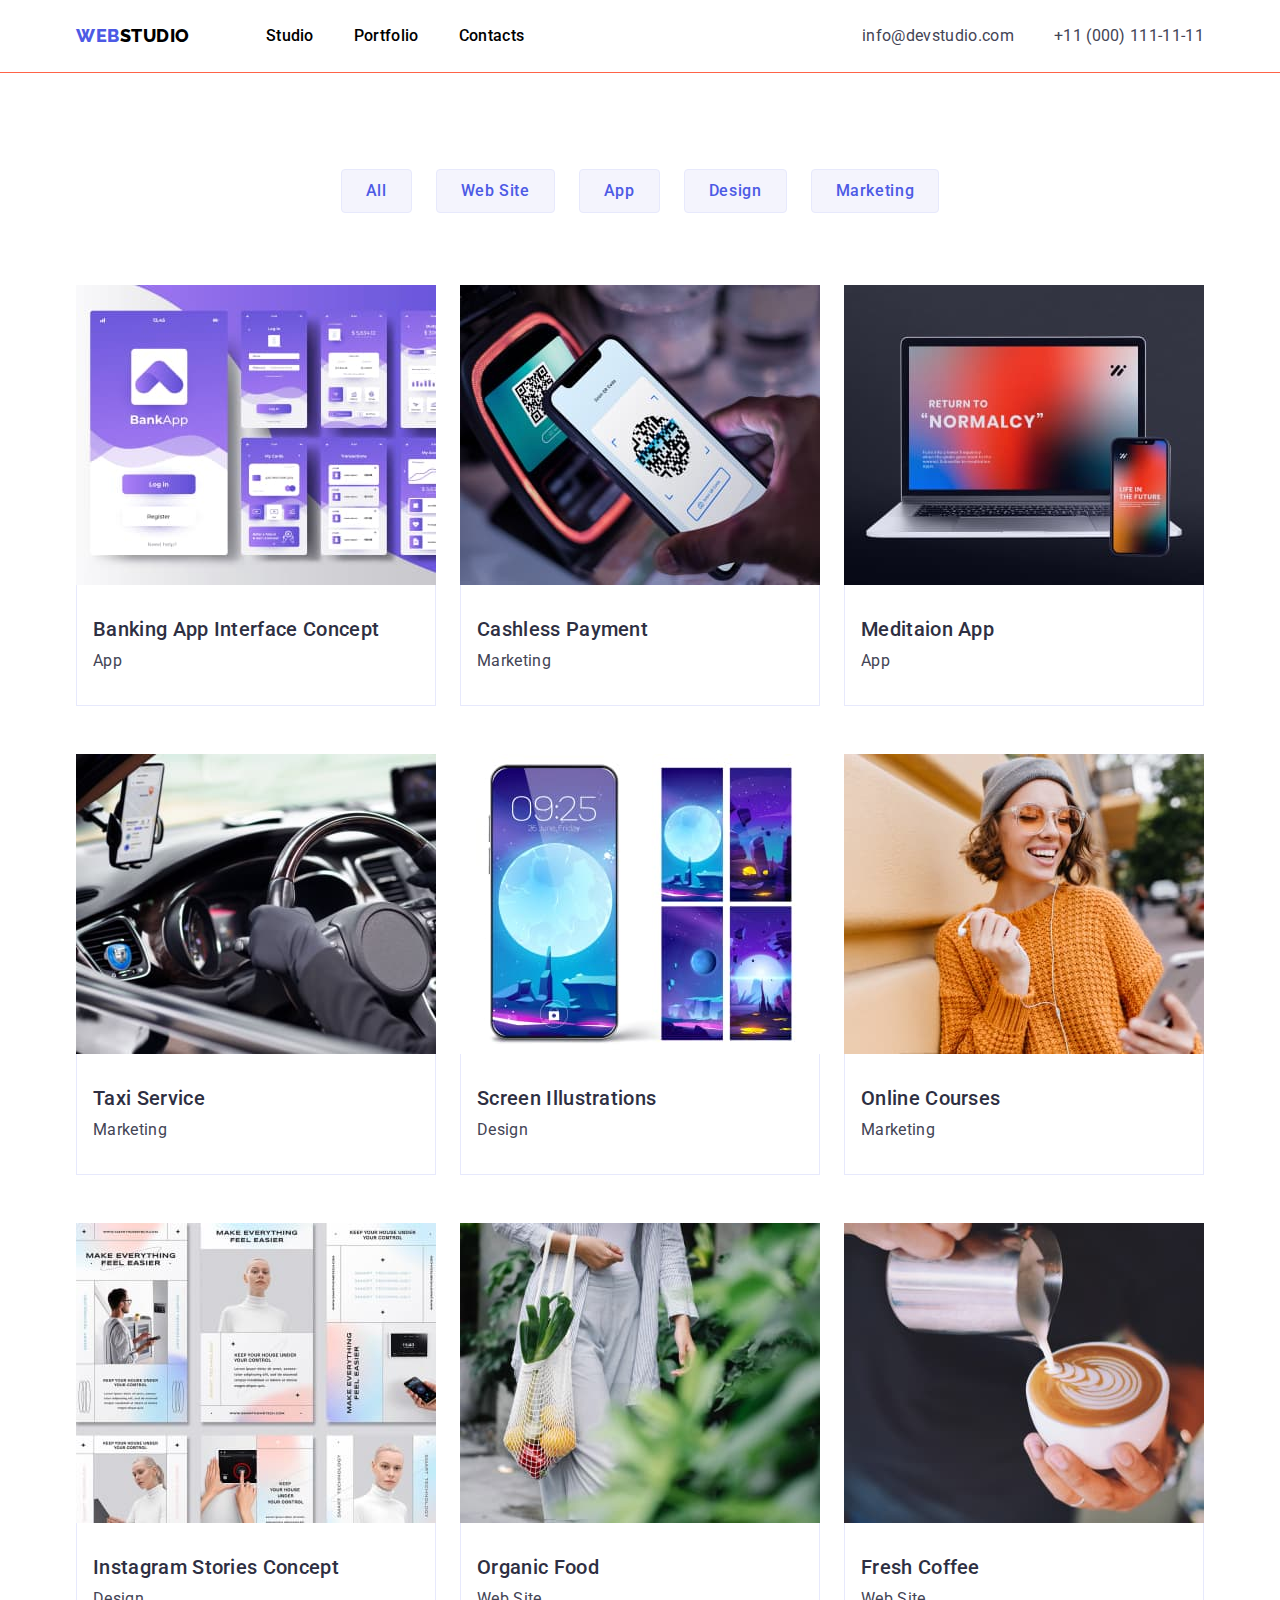
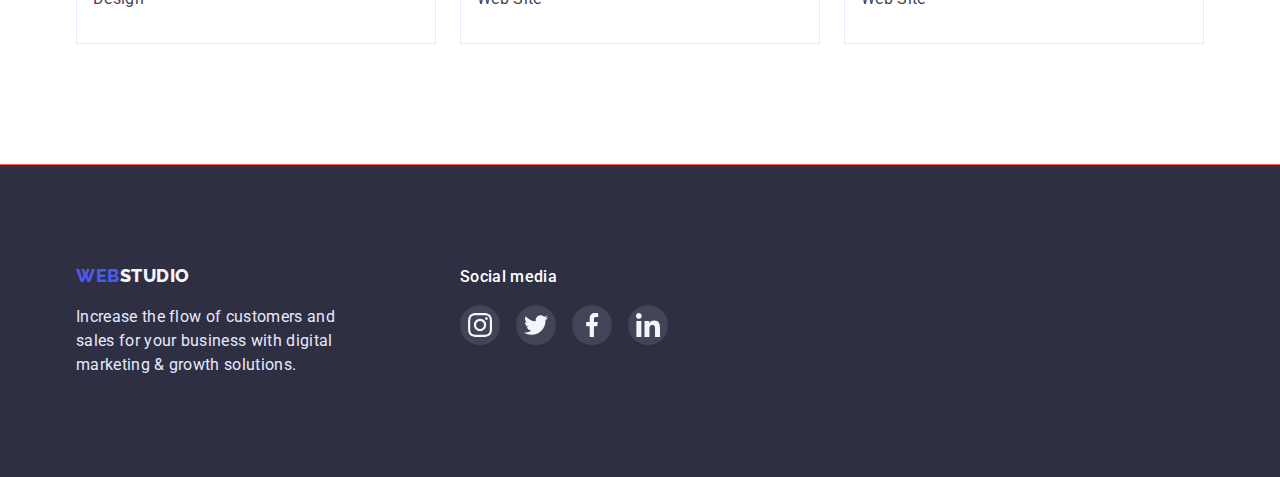
==== portfolio.html @ 32595fba "Создание репозитория для дз №5" ====
<!DOCTYPE html>
<html lang="en">
  <head>
    <meta charset="UTF-8" />
    <meta http-equiv="X-UA-Compatible" content="IE=edge" />
    <meta name="viewport" content="width=device-width, initial-scale=1.0" />
    <title>Document</title>
    <link rel="preconnect" href="https://fonts.googleapis.com" />
    <link rel="preconnect" href="https://fonts.gstatic.com" crossorigin />
    <link
      href="https://fonts.googleapis.com/css2?family=Raleway:wght@800&family=Roboto:wght@400;500;700;900&display=swap"
      rel="stylesheet"
    />
    <link
      rel="stylesheet"
      href="https://cdnjs.cloudflare.com/ajax/libs/modern-normalize/1.0.0/modern-normalize.min.css"
    />
    <link rel="stylesheet" href="./css/styles.css" />
  </head>
  <body>
    <!--Шапка профиля-->
    <header class="page-header">
      <div class="container navigation">
        <nav class="main-navigation">
          <a href="./index.html" class="logo link"
            ><span class="logo-web">Web</span>Studio
          </a>
          <ul class="navigation-list list">
            <li class="navigation-item">
              <a href="./index.html" class="navigation-item-link link"
                >Studio</a
              >
            </li>
            <li class="navigation-item">
              <a href="./portfolio.html" class="navigation-item-link link"
                >Portfolio</a
              >
            </li>
            <li class="navigation-item">
              <a href="#" class="navigation-item-link link">Contacts</a>
            </li>
          </ul>
        </nav>

        <address class="address">
          <ul class="address-list list">
            <li class="address-item">
              <a href="mailto:info@devstudio.com" class="address-item-link link"
                >info@devstudio.com</a
              >
            </li>
            <li class="address-item">
              <a href="tel:+110001111111" class="address-item-link link"
                >+11 (000) 111-11-11</a
              >
            </li>
          </ul>
        </address>
      </div>
    </header>

    <!--Main-->

    <main>
      <!--Секция фильтры-->
      <section class="section filters">
        <div class="container menu">
          <h1 class="visually-hidden">Filtres</h1>

          <!--Кнопки фильтры-->
          <ul class="filters-list list">
            <li class="filters-item">
              <button class="filters-item-btn" type="button">All</button>
            </li>
            <li class="filters-item">
              <button class="filters-item-btn" type="button">Web Site</button>
            </li>
            <li class="filters-item">
              <button class="filters-item-btn" type="button">App</button>
            </li>
            <li class="filters-item">
              <button class="filters-item-btn" type="button">Design</button>
            </li>
            <li class="filters-item">
              <button class="filters-item-btn" type="button">Marketing</button>
            </li>
          </ul>

          <!--Карточки Портфолио-->
          <ul class="card-list list">
            <li class="card-item">
              <a href="" class="card-link link">
                <img
                  class="card-item-image"
                  src="./images/image1.jpg"
                  alt="Banking App Interface Concept"
                  width="360"
                />
                <div class="card-item-block">
                  <h2 class="card-item-title">Banking App Interface Concept</h2>
                  <p class="card-item-text">App</p>
                </div>
              </a>
            </li>
            <li class="card-item">
              <a href="" class="card-link link">
                <img
                  class="card-item-image"
                  src="./images/image2.jpg"
                  alt="Cashless Payment"
                  width="360"
                />
                <div class="card-item-block">
                  <h2 class="card-item-title">Cashless Payment</h2>
                  <p class="card-item-text">Marketing</p>
                </div>
              </a>
            </li>
            <li class="card-item">
              <a href="" class="card-link link">
                <img
                  class="card-item-image"
                  src="./images/image3.jpg"
                  alt="Meditaion App"
                  width="360"
                />
                <div class="card-item-block">
                  <h2 class="card-item-title">Meditaion App</h2>
                  <p class="card-item-text">App</p>
                </div>
              </a>
            </li>
            <li class="card-item">
              <a href="" class="card-link link">
                <img
                  class="card-item-image"
                  src="./images/image4.jpg"
                  alt="Taxi Service"
                  width="360"
                />
                <div class="card-item-block">
                  <h2 class="card-item-title">Taxi Service</h2>
                  <p class="card-item-text">Marketing</p>
                </div>
              </a>
            </li>
            <li class="card-item">
              <a href="" class="card-link link">
                <img
                  class="card-item-image"
                  src="./images/image5.jpg"
                  alt="Screen Illustrations"
                  width="360"
                />
                <div class="card-item-block">
                  <h2 class="card-item-title">Screen Illustrations</h2>
                  <p class="card-item-text">Design</p>
                </div>
              </a>
            </li>
            <li class="card-item">
              <a href="" class="card-link link">
                <img
                  class="card-item-image"
                  src="./images/image6.jpg"
                  alt="Online Courses"
                  width="360"
                />
                <div class="card-item-block">
                  <h2 class="card-item-title">Online Courses</h2>
                  <p class="card-item-text">Marketing</p>
                </div>
              </a>
            </li>
            <li class="card-item">
              <a href="" class="card-link link">
                <img
                  class="card-item-image"
                  src="images/image7.jpg"
                  alt="Instagram Stories Concept"
                  width="360"
                />
                <div class="card-item-block">
                  <h2 class="card-item-title">Instagram Stories Concept</h2>
                  <p class="card-item-text">Design</p>
                </div>
              </a>
            </li>
            <li class="card-item">
              <a href="" class="card-link link">
                <img
                  class="card-item-image"
                  src="./images/image8.jpg"
                  alt="Organic Food"
                  width="360"
                />
                <div class="card-item-block">
                  <h2 class="card-item-title">Organic Food</h2>
                  <p class="card-item-text">Web Site</p>
                </div>
              </a>
            </li>
            <li class="card-item">
              <a href="" class="card-link link">
                <img
                  class="card-item-image"
                  src="./images/image9.jpg"
                  alt="Fresh Coffee"
                  width="360"
                />
                <div class="card-item-block">
                  <h2 class="card-item-title">Fresh Coffee</h2>
                  <p class="card-item-text">Web Site</p>
                </div>
              </a>
            </li>
          </ul>
        </div>
      </section>
    </main>

    <!--Подвал-->
    <footer class="page-footer">
      <div class="container footer">
        <div class="footer-block">
          <a class="footer-logo logo link" href="./index.html"
            ><span class="logo-web">Web</span>Studio</a
          >
          <p class="footer-text">
            Increase the flow of customers and sales for your business with
            digital marketing & growth solutions.
          </p>
        </div>

        <div class="footer-block-social">
          <p class="footer-text-social">Social media</p>
          <ul class="footer-social-list list">
            <li class="footer-social-item">
              <a href="" class="footer-social-link link">
                <svg class="icon-instagram">
                  <use href="./images/icons.svg#icon-instagram"></use>
                </svg>
              </a>
            </li>
            <li class="footer-social-item">
              <a href="" class="footer-social-link link">
                <svg class="icon-twitter">
                  <use href="./images/icons.svg#icon-twitter"></use>
                </svg>
              </a>
            </li>
            <li class="footer-social-item">
              <a href="" class="footer-social-link link">
                <svg class="icon-facebook">
                  <use href="./images/icons.svg#icon-facebook"></use>
                </svg>
              </a>
            </li>
            <li class="footer-social-item">
              <a href="" class="footer-social-link link">
                <svg class="icon-linkedin">
                  <use href="./images/icons.svg#icon-linkedin"></use>
                </svg>
              </a>
            </li>
          </ul>
        </div>
      </div>
    </footer>
  </body>
</html>
---- css/styles.css ----
/*Глобальный сброс стилей*/

h1,
h2,
h3,
h4,
p {
  margin-top: 0;
  margin-bottom: 0;
}

ul,
ol {
  margin-top: 0;
  margin-bottom: 0;
  padding-left: 0;
}

img {
  display: block;
}

/*Переменные*/

:root {
  --main-text-bcg-color: #2e2f42;
  --secondary-text-color: #434455;
  --accent-color: #4d5ae5;
  --main-background-color: #2e2f42;
  --white-text-color: #ffffff;
  --white-background-color: #ffffff;
  --white-footer-logo-icons: #f4f4fd;
  --secondary-white-background-color: #f4f4fd;
  --footer-text-color: #e7e9fc;
  --portfolio-border-btn-color: #e7e9fc;
  --filters-background-btn-icons-hover: #404bbf;
}

body {
  font-family: "Roboto", sans-serif;
  font-size: 16px;
  letter-spacing: 0.02em;
  line-height: 1.5;
  color: var(--main-text-color);
}

.link {
  text-decoration: none;
}

.list {
  list-style: none;
}

.section {
  padding-bottom: 120px;
  outline: 1px solid tomato;
}
.container {
  width: 1158px;
  padding-left: 15px;
  padding-right: 15px;
  margin-left: auto;
  margin-right: auto;
}

/*Шапка*/

.page-header {
  border-bottom: 1px solid #e7e9fc;
}

.navigation {
  display: flex;
  align-items: center;
}

.main-navigation {
  display: flex;
}

.logo {
  margin-right: 76px;
  padding-top: 24px;
  padding-bottom: 24px;
  font-family: "Raleway", sans-serif;
  font-weight: 800;
  font-size: 18px;
  line-height: 1.33;
  letter-spacing: 0.03em;
  text-transform: uppercase;
  color: inherit;
}

.logo-web {
  color: var(--accent-color);
}

.navigation-list {
  display: flex;
  gap: 40px;
}

.navigation-item {
  padding-top: 24px;
  padding-bottom: 24px;
}

.navigation-item-link {
  color: var(--main-text-color);
  font-weight: 500;
}

.navigation-item-link:hover,
.navigation-item-link:focus {
  color: var(--secondary-text-color);
}

.navigation-item-link:active {
  color: var(--accent-color);
}

.address {
  margin-left: auto;
}

.address-list {
  display: flex;
  gap: 40px;
}

.address-item-link {
  font-style: normal;
  color: var(--secondary-text-color);
}

.address-item-link:hover,
.address-item-link:focus {
  color: var(--accent-color);
}

/*Страница Студия*/

/*Секция герой*/

.hero {
  margin: 0 auto;
  padding-top: 188px;
  padding-bottom: 188px;
  background-color: var(--main-text-bcg-color);
  background-image: linear-gradient(
      rgba(46, 47, 66, 0.7),
      rgba(46, 47, 66, 0.7)
    ),
    url(../images/hero-image.jpg);
  height: 100%;
  max-width: 1440px;
  text-align: center;
  color: var(--white-text-color);
}

.hero-title {
  max-width: 494px;
  margin-bottom: 48px;
  margin-right: auto;
  margin-left: auto;

  font-weight: 700;
  font-size: 56px;
  line-height: 1.07;
}

.hero-btn {
  padding: 16px 32px;

  font-family: inherit;
  font-size: 16px;
  font-weight: 500;
  letter-spacing: 0.04em;
  color: var(--white-text-color);
  background: var(--accent-color);
  box-shadow: 0px 4px 4px rgba(0, 0, 0, 0.15);
  border-radius: 4px;
  border: transparent;
  cursor: pointer;
}

.hero-btn:hover,
.hero-btn:focus {
  background: var(--filters-background-btn-icons-hover);
  box-shadow: 0px 4px 4px rgba(0, 0, 0, 0.15);
  border-radius: 4px;
}

/*Особенности*/
.section.features {
  padding-top: 120px;
}

.visually-hidden {
  position: absolute;
  white-space: nowrap;
  width: 1px;
  height: 1px;
  overflow: hidden;
  border: 0;
  padding: 0;
  clip: rect(0 0 0 0);
  clip-path: inset(50%);
  margin: -1px;
}

.features-list {
  display: flex;
}

.features-item:not(:last-child) {
  margin-right: 24px;
}

.features-item-icon {
  padding: 24px 100px;
  background: #f4f4fd;
  border-radius: 4px;
  margin-bottom: 8px;
}

.features-item-title {
  margin-bottom: 8px;

  font-weight: 500;
  font-size: 20px;
  line-height: 1.2;
}

.features-item-text {
  color: var(--secondary-text-color);
}

/*Чем мы занимаемся*/

.work-title {
  margin-bottom: 72px;

  font-weight: 700;
  font-size: 36px;
  line-height: 1.11;
  text-transform: capitalize;
  text-align: center;
}

.work-list {
  display: flex;
  gap: 24px;
  flex-basis: calcm((100% - 24px * 2) / 3);
}

.work-item-image {
  max-width: 100%;
  height: auto;
}

/*Наша команда*/

.section.team {
  padding-top: 120px;
  background: var(--secondary-white-background-color);
}

.team-title {
  margin-bottom: 72px;

  font-weight: 700;
  font-size: 36px;
  line-height: 1.11;
  text-transform: capitalize;
  text-align: center;
}

.team-list {
  display: flex;
  gap: 24px;
}

.team-item {
  max-width: 264px;
  flex-basis: calc((100% - 24px * 3) / 4);
  background: var(--white-background-color);
  box-shadow: 0px 1px 6px rgba(46, 47, 66, 0.08),
    0px 1px 1px rgba(46, 47, 66, 0.16), 0px 2px 1px rgba(46, 47, 66, 0.08);
  border-radius: 0px 0px 4px 4px;
}

.team-item-image {
  max-width: 100%;
  height: auto;
}

.team-item-block {
  padding: 32px 16px;
  text-align: center;
}

.team-item-title {
  margin-bottom: 8px;

  font-weight: 500;
  font-size: 20px;
  line-height: 1.2;
}

.team-item-text {
  margin-bottom: 8px;

  color: var(--secondary-text-color);
}

.team-social-list {
  display: flex;
  justify-content: center;
  gap: 24px;
}

.team-social-item {
  width: 40px;
  height: 40px;
  flex-basis: calc(100% - 24px * 3) / 4;
}

.team-social-link {
  padding: 12px;
  display: flex;
  justify-content: center;
  align-items: center;
  border-radius: 50%;
  width: 100%;
  height: 100%;

  color: var(--white-footer-logo-icons);
  fill: currentColor;
  background: var(--accent-color);
}

.team-social-link:hover,
.team-social-link:focus {
  background: var(--filters-background-btn-icons-hover);
}

/* Customers*/

.section.customers {
  padding-top: 130px;
}

.customers-title {
  margin-bottom: 72px;

  font-size: 36px;
  line-height: 1.11;
  text-align: center;
  text-transform: capitalize;
}

.customers-logo-list {
  display: flex;
  justify-content: center;
  gap: 24px;
}

.customers-logo-item {
  width: 168px;
  height: 88px;
  flex-basis: calc((100% - 24px * 5) / 6);
}

.customers-logo-link {
  padding: 16px 32px;
  display: flex;
  justify-content: center;
  align-items: center;
  width: 100%;
  height: 100%;

  color: #8e8f99;
  fill: currentColor;
  border: 1px solid #8e8f99;
  border-radius: 4px;
}

.customers-logo-link:hover,
.customers-logo-link:focus {
  fill: #404bbf;
  border: 1px solid #404bbf;
}

/*Страница Портфолио*/

.section.filters {
  padding-top: 96px;
  padding-bottom: 120px;
}

.filters-list {
  margin-bottom: 72px;
  display: flex;
  justify-content: center;
  gap: 24px;
}

.filters-item-btn {
  padding: 12px 24px;

  font-family: inherit;
  font-size: 16px;
  font-weight: 500;
  letter-spacing: 0.04em;
  color: var(--accent-color);
  background: var(--secondary-white-background-color);
  border: 1px solid var(--portfolio-border-btn-color);
  border-radius: 4px;
  cursor: pointer;
}

.filters-item-btn:hover,
.filters-item-btn:focus {
  color: var(--white-text-color);
  background: var(--filters-background-btn-icons-hover);
  box-shadow: 0px 3px 1px rgba(0, 0, 0, 0.1), 0px 2px 1px rgba(0, 0, 0, 0.08),
    0px 2px 2px rgba(0, 0, 0, 0.12);
  border: transparent;
}

.card-list {
  display: flex;
  flex-wrap: wrap;
  row-gap: 48px;
  column-gap: 24px;
}

.card-item {
  flex-basis: calc((100% - 24px * 2) / 3);
}

.card-link {
  display: block;
}

.card-link:hover,
.card-link:focus {
  box-shadow: 0px 1px 6px rgba(46, 47, 66, 0.08),
    0px 1px 1px rgba(46, 47, 66, 0.16), 0px 2px 1px rgba(46, 47, 66, 0.08);
}

.card-item-image {
  max-width: 100%;
  height: auto;
}

.card-item-block {
  padding: 32px 16px;

  border-bottom: 1px solid #e7e9fc;
  border-left: 1px solid #e7e9fc;
  border-right: 1px solid #e7e9fc;
  background-repeat: 1px solid #e7e9fc;
}

.card-item-title {
  padding-bottom: 8px;

  font-weight: 500;
  font-size: 20px;
  line-height: 1.2;
  color: #2e2f42;
}

.card-item-text {
  color: #434455;
}

/*Подвал*/

.page-footer {
  background: var(--main-background-color);
  padding-top: 100px;
  padding-bottom: 100px;
}

.footer {
  display: flex;
  align-items: baseline;
}

.footer-block {
  width: 264px;
  margin-right: 120px;
}

.footer-logo {
  color: var(--white-footer-logo-icons);
}

.footer-text {
  margin-top: 16px;
  color: var(--footer-text-color);
}

.footer-block-social {
  justify-content: start;
}

.footer-text-social {
  margin-bottom: 16px;

  font-weight: 500;
  font-size: 16px;
  line-height: 1.5;
  color: #ffffff;
}

.footer-social-list {
  display: flex;
  justify-content: center;
  align-items: center;
  gap: 16px;
}

.footer-social-item {
  width: 40px;
  height: 40px;
  flex-basis: calc((100% - 16px * 3) / 4);
}

.footer-social-link {
  padding: 8px;
  display: flex;
  width: 100%;
  height: 100%;

  color: #f4f4fd;
  fill: currentColor;
  background: rgba(255, 255, 255, 0.1);
  border-radius: 50%;
}

.footer-social-link:hover,
.footer-social-link:focus {
  background: #31d0aa;
}
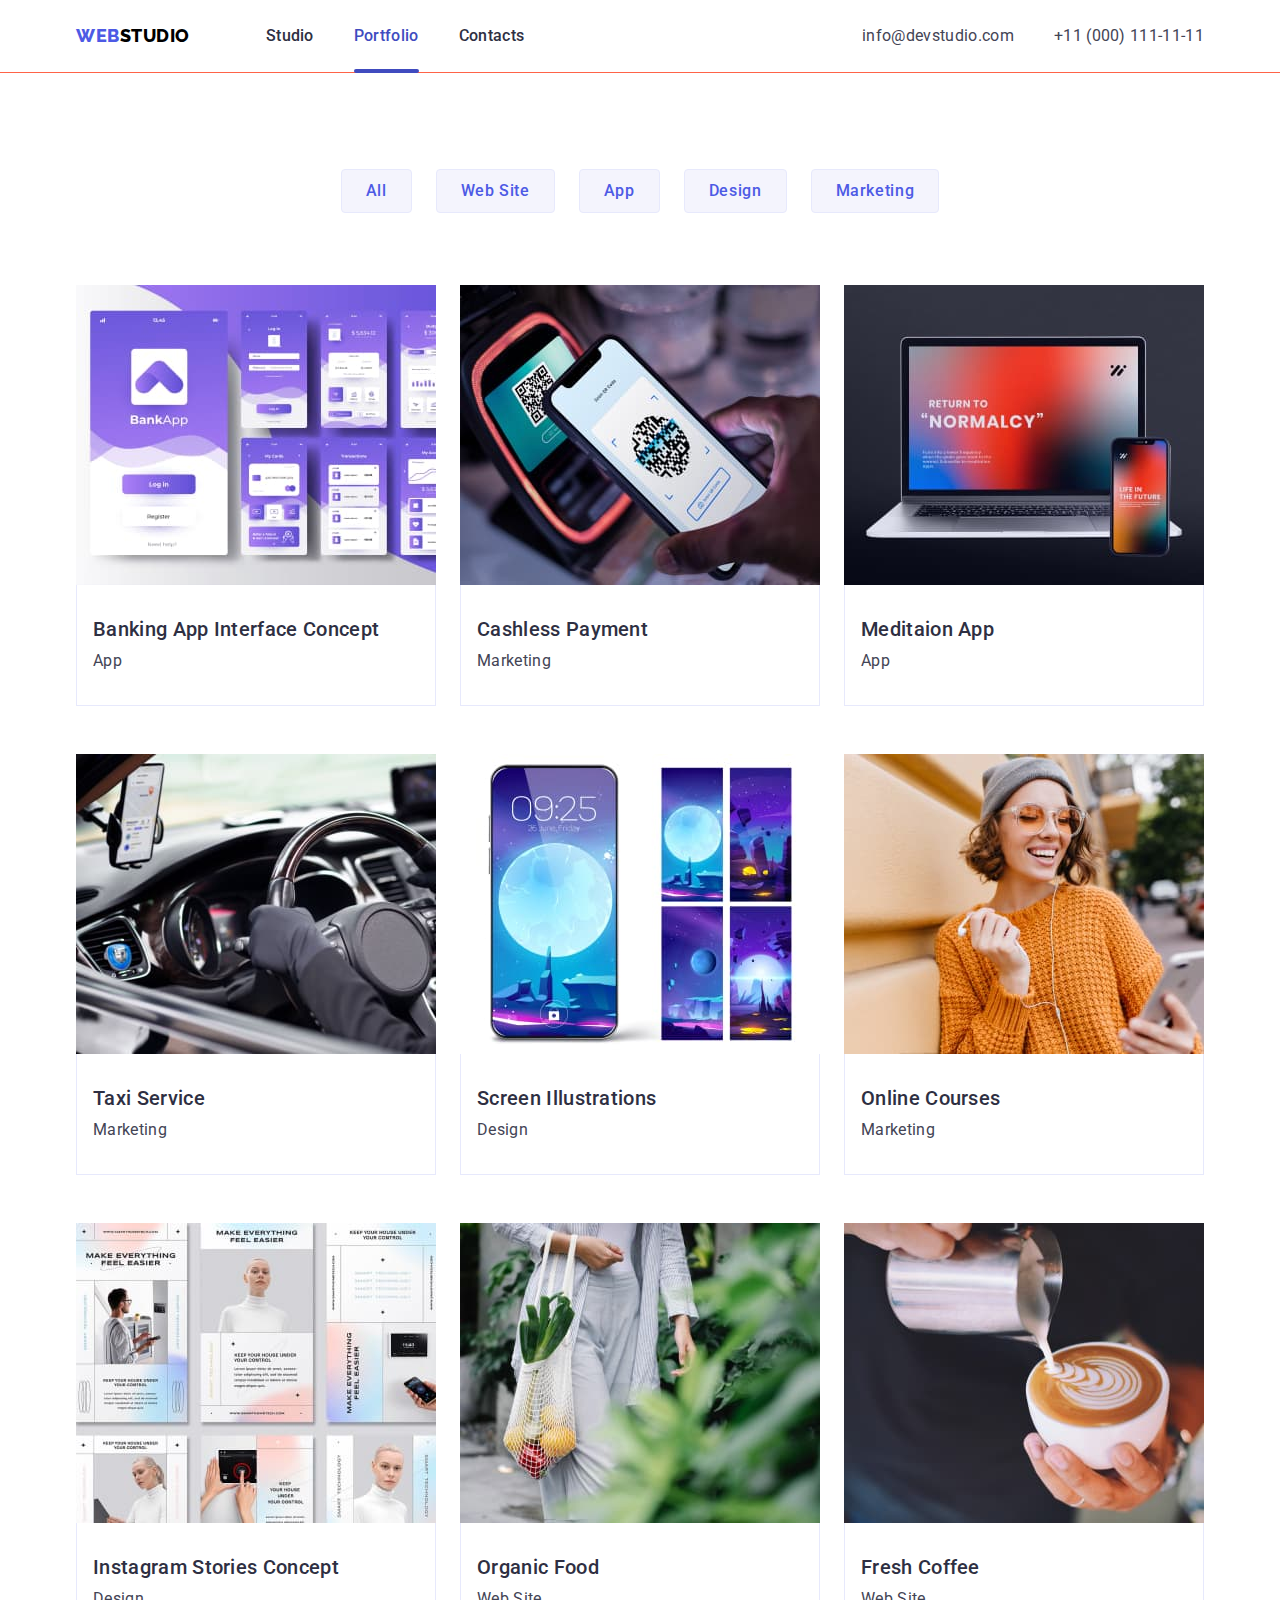
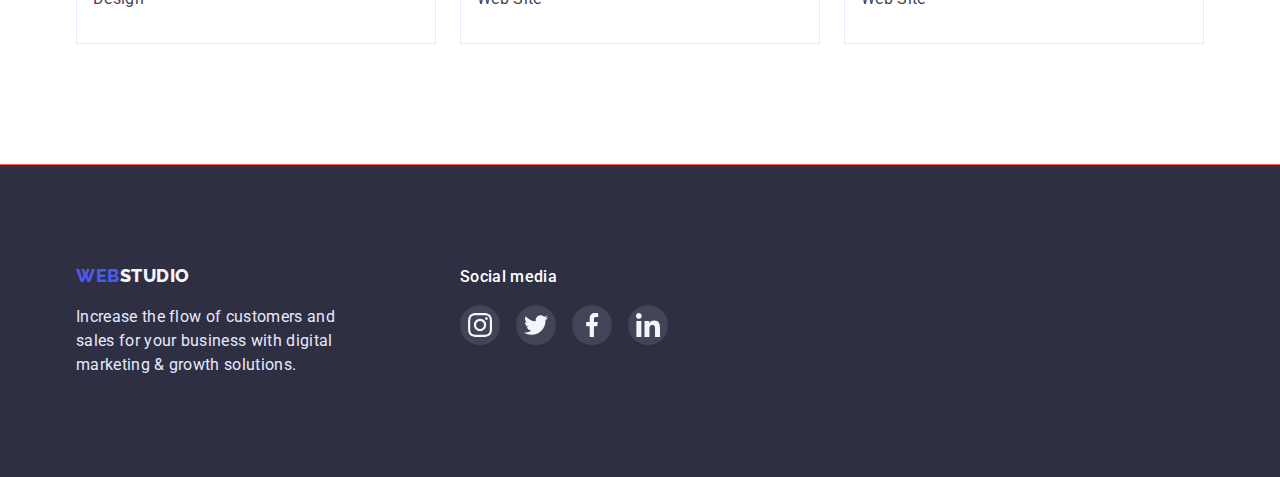
==== commit e634552f: "внесение изменений" ====
--- a/portfolio.html
+++ b/portfolio.html
@@ -32,7 +32,9 @@
               >
             </li>
             <li class="navigation-item">
-              <a href="./portfolio.html" class="navigation-item-link link"
+              <a
+                href="./portfolio.html"
+                class="navigation-item-link link portfolio"
                 >Portfolio</a
               >
             </li>
@@ -90,12 +92,19 @@
           <ul class="card-list list">
             <li class="card-item">
               <a href="" class="card-link link">
-                <img
-                  class="card-item-image"
-                  src="./images/image1.jpg"
-                  alt="Banking App Interface Concept"
-                  width="360"
-                />
+                <div class="card-wrapper">
+                  <img
+                    class="card-item-image"
+                    src="./images/image1.jpg"
+                    alt="Banking App Interface Concept"
+                    width="360"
+                  />
+                  <p class="card-text-overflow">
+                    14 Stylish and User-Friendly App Design Concepts · Task
+                    Manager App · Calorie Tracker App · Exotic Fruit Ecommerce
+                    App · Cloud Storage App
+                  </p>
+                </div>
                 <div class="card-item-block">
                   <h2 class="card-item-title">Banking App Interface Concept</h2>
                   <p class="card-item-text">App</p>
--- a/css/styles.css
+++ b/css/styles.css
@@ -107,13 +107,46 @@
 }
 
 .navigation-item-link {
-  color: var(--main-text-color);
+  transition-duration: 250ms;
+  transition-timing-function: cubic-bezier(0.4, 0, 0.2, 1);
+  color: var(--main-text-bcg-color);
   font-weight: 500;
 }
 
-.navigation-item-link:hover,
-.navigation-item-link:focus {
-  color: var(--secondary-text-color);
+.studio {
+  position: relative;
+  color: var(--filters-background-btn-icons-hover);
+}
+
+.studio::after {
+  position: absolute;
+  content: "";
+  left: 0;
+  bottom: -28px;
+
+  width: 100%;
+  height: 4px;
+
+  background-color: #404bbf;
+  border-radius: 2px;
+}
+
+.portfolio {
+  position: relative;
+  color: var(--filters-background-btn-icons-hover);
+}
+
+.portfolio::after {
+  position: absolute;
+  content: "";
+  left: 0;
+  bottom: -28px;
+
+  width: 100%;
+  height: 4px;
+
+  background-color: var(--filters-background-btn-icons-hover);
+  border-radius: 2px;
 }
 
 .navigation-item-link:active {
@@ -130,6 +163,8 @@
 }
 
 .address-item-link {
+  transition-property: color 250ms cubic-bezier(0.4, 0, 0.2, 1);
+
   font-style: normal;
   color: var(--secondary-text-color);
 }
@@ -171,6 +206,9 @@
 }
 
 .hero-btn {
+  transition: background-color 250ms cubic-bezier(0.4, 0, 0.2, 1),
+    box-shadow 250ms cubic-bezier(0.4, 0, 0.2, 1);
+
   padding: 16px 32px;
 
   font-family: inherit;
@@ -187,7 +225,7 @@
 
 .hero-btn:hover,
 .hero-btn:focus {
-  background: var(--filters-background-btn-icons-hover);
+  background-color: var(--filters-background-btn-icons-hover);
   box-shadow: 0px 4px 4px rgba(0, 0, 0, 0.15);
   border-radius: 4px;
 }
@@ -328,6 +366,8 @@
 }
 
 .team-social-link {
+  transition: background-color 250ms cubic-bezier(0.4, 0, 0.2, 1);
+
   padding: 12px;
   display: flex;
   justify-content: center;
@@ -343,7 +383,7 @@
 
 .team-social-link:hover,
 .team-social-link:focus {
-  background: var(--filters-background-btn-icons-hover);
+  background-color: var(--filters-background-btn-icons-hover);
 }
 
 /* Customers*/
@@ -374,6 +414,9 @@
 }
 
 .customers-logo-link {
+  transition: color 250ms cubic-bezier(0.4, 0, 0.2, 1),
+    border 250ms cubic-bezier(0.4, 0, 0.2, 1);
+
   padding: 16px 32px;
   display: flex;
   justify-content: center;
@@ -389,7 +432,7 @@
 
 .customers-logo-link:hover,
 .customers-logo-link:focus {
-  fill: #404bbf;
+  color: #404bbf;
   border: 1px solid #404bbf;
 }
 
@@ -408,6 +451,11 @@
 }
 
 .filters-item-btn {
+  transition: color 250ms cubic-bezier(0.4, 0, 0.2, 1),
+    background-color 250ms cubic-bezier(0.4, 0, 0.2, 1),
+    box-shadow 250ms cubic-bezier(0.4, 0, 0.2, 1),
+    border 250ms cubic-bezier(0.4, 0, 0.2, 1);
+
   padding: 12px 24px;
 
   font-family: inherit;
@@ -424,7 +472,7 @@
 .filters-item-btn:hover,
 .filters-item-btn:focus {
   color: var(--white-text-color);
-  background: var(--filters-background-btn-icons-hover);
+  background-color: var(--filters-background-btn-icons-hover);
   box-shadow: 0px 3px 1px rgba(0, 0, 0, 0.1), 0px 2px 1px rgba(0, 0, 0, 0.08),
     0px 2px 2px rgba(0, 0, 0, 0.12);
   border: transparent;
@@ -441,7 +489,13 @@
   flex-basis: calc((100% - 24px * 2) / 3);
 }
 
+.card-item:hover .card-text-overflow,
+.card-item:focus .card-text-overflow {
+  transform: translateY(0);
+}
+
 .card-link {
+  transition: box-shadow 250ms cubic-bezier(0.4, 0, 0.2, 1);
   display: block;
 }
 
@@ -456,13 +510,33 @@
   height: auto;
 }
 
+.card-wrapper {
+  position: relative;
+  overflow: hidden;
+}
+
+.card-text-overflow {
+  position: absolute;
+  top: 0;
+  padding: 40px 32px;
+  height: 100%;
+
+  font-size: 16px;
+  line-height: 1.5;
+  color: #f4f4fd;
+  background: #4d5ae5;
+
+  transform: translateY(100%);
+  transition: transform 250ms cubic-bezier(0.4, 0, 0.2, 1);
+  overflow: auto;
+}
+
 .card-item-block {
   padding: 32px 16px;
 
   border-bottom: 1px solid #e7e9fc;
   border-left: 1px solid #e7e9fc;
   border-right: 1px solid #e7e9fc;
-  background-repeat: 1px solid #e7e9fc;
 }
 
 .card-item-title {
@@ -532,6 +606,8 @@
 }
 
 .footer-social-link {
+  transition: background-color 250ms cubic-bezier(0.4, 0, 0.2, 1);
+
   padding: 8px;
   display: flex;
   width: 100%;
@@ -545,5 +621,5 @@
 
 .footer-social-link:hover,
 .footer-social-link:focus {
-  background: #31d0aa;
-}
+  background-color: #31d0aa;
+}
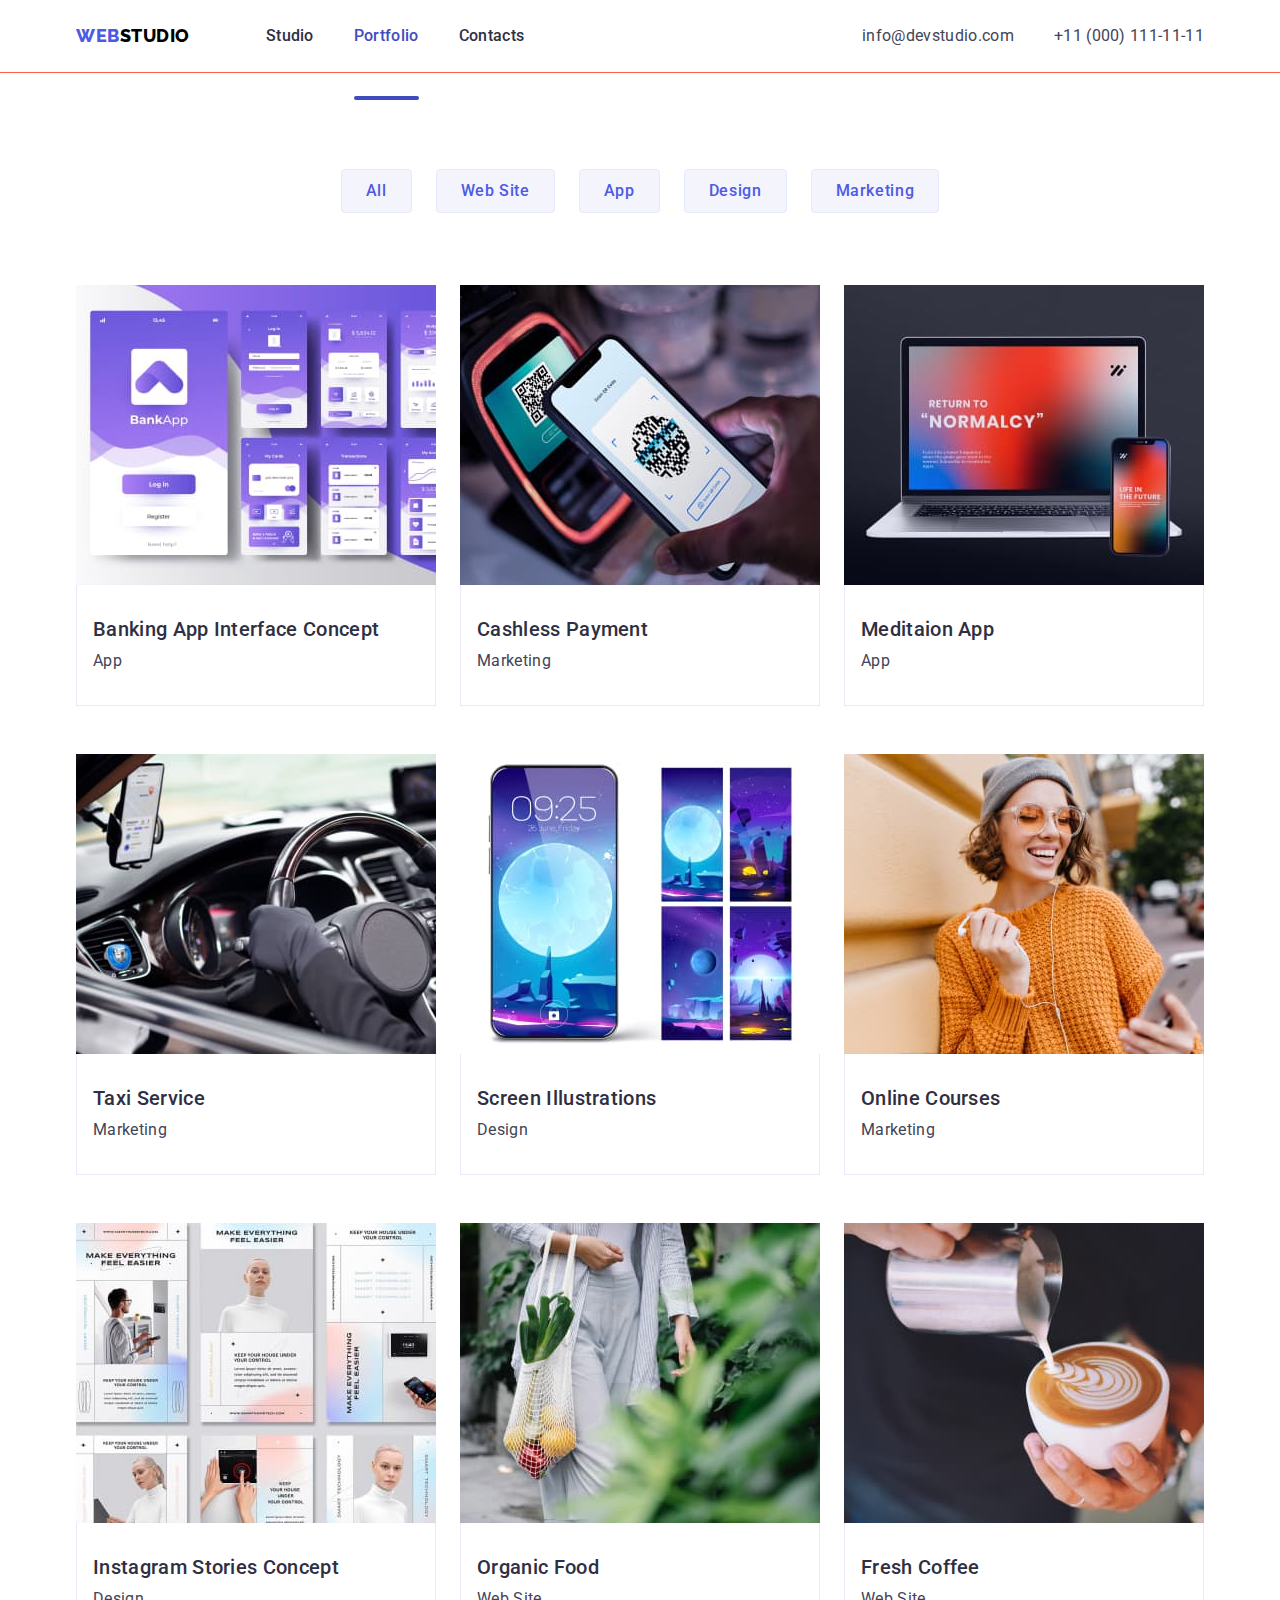
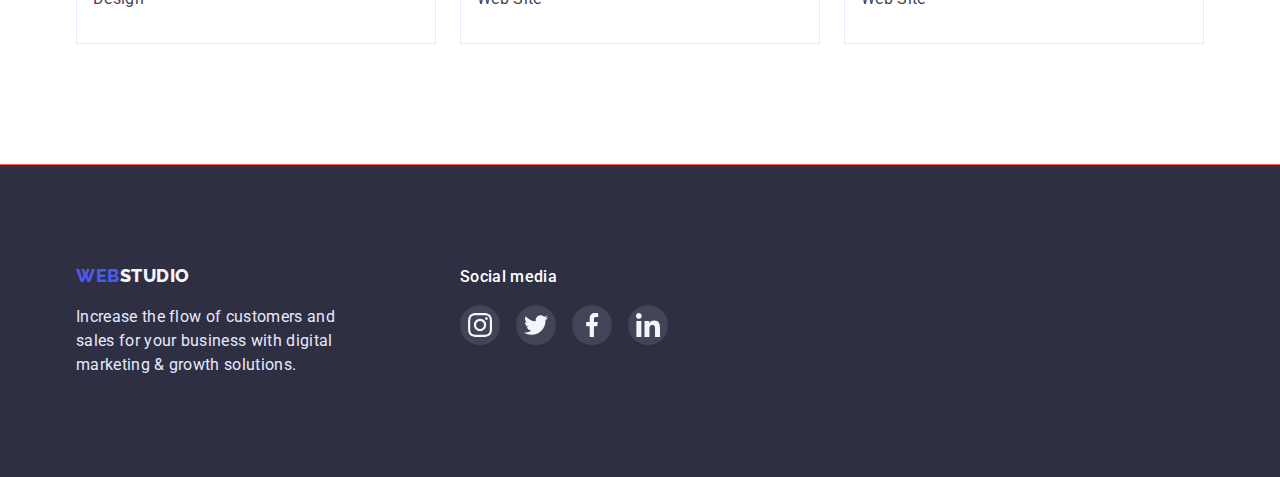
==== commit bcc9bd69: "Позиционирование, overflow и модальное окно" ====
--- a/portfolio.html
+++ b/portfolio.html
@@ -113,12 +113,19 @@
             </li>
             <li class="card-item">
               <a href="" class="card-link link">
-                <img
-                  class="card-item-image"
-                  src="./images/image2.jpg"
-                  alt="Cashless Payment"
-                  width="360"
-                />
+                <div class="card-wrapper">
+                  <img
+                    class="card-item-image"
+                    src="./images/image2.jpg"
+                    alt="Cashless Payment"
+                    width="360"
+                  />
+                  <p class="card-text-overflow">
+                    14 Stylish and User-Friendly App Design Concepts · Task
+                    Manager App · Calorie Tracker App · Exotic Fruit Ecommerce
+                    App · Cloud Storage App
+                  </p>
+                </div>
                 <div class="card-item-block">
                   <h2 class="card-item-title">Cashless Payment</h2>
                   <p class="card-item-text">Marketing</p>
@@ -127,12 +134,19 @@
             </li>
             <li class="card-item">
               <a href="" class="card-link link">
-                <img
-                  class="card-item-image"
-                  src="./images/image3.jpg"
-                  alt="Meditaion App"
-                  width="360"
-                />
+                <div class="card-wrapper">
+                  <img
+                    class="card-item-image"
+                    src="./images/image3.jpg"
+                    alt="Meditaion App"
+                    width="360"
+                  />
+                  <p class="card-text-overflow">
+                    14 Stylish and User-Friendly App Design Concepts · Task
+                    Manager App · Calorie Tracker App · Exotic Fruit Ecommerce
+                    App · Cloud Storage App
+                  </p>
+                </div>
                 <div class="card-item-block">
                   <h2 class="card-item-title">Meditaion App</h2>
                   <p class="card-item-text">App</p>
@@ -141,12 +155,19 @@
             </li>
             <li class="card-item">
               <a href="" class="card-link link">
-                <img
-                  class="card-item-image"
-                  src="./images/image4.jpg"
-                  alt="Taxi Service"
-                  width="360"
-                />
+                <div class="card-wrapper">
+                  <img
+                    class="card-item-image"
+                    src="./images/image4.jpg"
+                    alt="Taxi Service"
+                    width="360"
+                  />
+                  <p class="card-text-overflow">
+                    14 Stylish and User-Friendly App Design Concepts · Task
+                    Manager App · Calorie Tracker App · Exotic Fruit Ecommerce
+                    App · Cloud Storage App
+                  </p>
+                </div>
                 <div class="card-item-block">
                   <h2 class="card-item-title">Taxi Service</h2>
                   <p class="card-item-text">Marketing</p>
@@ -155,12 +176,19 @@
             </li>
             <li class="card-item">
               <a href="" class="card-link link">
-                <img
-                  class="card-item-image"
-                  src="./images/image5.jpg"
-                  alt="Screen Illustrations"
-                  width="360"
-                />
+                <div class="card-wrapper">
+                  <img
+                    class="card-item-image"
+                    src="./images/image5.jpg"
+                    alt="Screen Illustrations"
+                    width="360"
+                  />
+                  <p class="card-text-overflow">
+                    14 Stylish and User-Friendly App Design Concepts · Task
+                    Manager App · Calorie Tracker App · Exotic Fruit Ecommerce
+                    App · Cloud Storage App
+                  </p>
+                </div>
                 <div class="card-item-block">
                   <h2 class="card-item-title">Screen Illustrations</h2>
                   <p class="card-item-text">Design</p>
@@ -169,12 +197,19 @@
             </li>
             <li class="card-item">
               <a href="" class="card-link link">
-                <img
-                  class="card-item-image"
-                  src="./images/image6.jpg"
-                  alt="Online Courses"
-                  width="360"
-                />
+                <div class="card-wrapper">
+                  <img
+                    class="card-item-image"
+                    src="./images/image6.jpg"
+                    alt="Online Courses"
+                    width="360"
+                  />
+                  <p class="card-text-overflow">
+                    14 Stylish and User-Friendly App Design Concepts · Task
+                    Manager App · Calorie Tracker App · Exotic Fruit Ecommerce
+                    App · Cloud Storage App
+                  </p>
+                </div>
                 <div class="card-item-block">
                   <h2 class="card-item-title">Online Courses</h2>
                   <p class="card-item-text">Marketing</p>
@@ -183,12 +218,19 @@
             </li>
             <li class="card-item">
               <a href="" class="card-link link">
-                <img
-                  class="card-item-image"
-                  src="images/image7.jpg"
-                  alt="Instagram Stories Concept"
-                  width="360"
-                />
+                <div class="card-wrapper">
+                  <img
+                    class="card-item-image"
+                    src="images/image7.jpg"
+                    alt="Instagram Stories Concept"
+                    width="360"
+                  />
+                  <p class="card-text-overflow">
+                    14 Stylish and User-Friendly App Design Concepts · Task
+                    Manager App · Calorie Tracker App · Exotic Fruit Ecommerce
+                    App · Cloud Storage App
+                  </p>
+                </div>
                 <div class="card-item-block">
                   <h2 class="card-item-title">Instagram Stories Concept</h2>
                   <p class="card-item-text">Design</p>
@@ -197,12 +239,19 @@
             </li>
             <li class="card-item">
               <a href="" class="card-link link">
-                <img
-                  class="card-item-image"
-                  src="./images/image8.jpg"
-                  alt="Organic Food"
-                  width="360"
-                />
+                <div class="card-wrapper">
+                  <img
+                    class="card-item-image"
+                    src="./images/image8.jpg"
+                    alt="Organic Food"
+                    width="360"
+                  />
+                  <p class="card-text-overflow">
+                    14 Stylish and User-Friendly App Design Concepts · Task
+                    Manager App · Calorie Tracker App · Exotic Fruit Ecommerce
+                    App · Cloud Storage App
+                  </p>
+                </div>
                 <div class="card-item-block">
                   <h2 class="card-item-title">Organic Food</h2>
                   <p class="card-item-text">Web Site</p>
@@ -211,12 +260,19 @@
             </li>
             <li class="card-item">
               <a href="" class="card-link link">
-                <img
-                  class="card-item-image"
-                  src="./images/image9.jpg"
-                  alt="Fresh Coffee"
-                  width="360"
-                />
+                <div class="card-wrapper">
+                  <img
+                    class="card-item-image"
+                    src="./images/image9.jpg"
+                    alt="Fresh Coffee"
+                    width="360"
+                  />
+                  <p class="card-text-overflow">
+                    14 Stylish and User-Friendly App Design Concepts · Task
+                    Manager App · Calorie Tracker App · Exotic Fruit Ecommerce
+                    App · Cloud Storage App
+                  </p>
+                </div>
                 <div class="card-item-block">
                   <h2 class="card-item-title">Fresh Coffee</h2>
                   <p class="card-item-text">Web Site</p>
--- a/css/styles.css
+++ b/css/styles.css
@@ -34,6 +34,7 @@
   --footer-text-color: #e7e9fc;
   --portfolio-border-btn-color: #e7e9fc;
   --filters-background-btn-icons-hover: #404bbf;
+  --cubic-bezier: cubic-bezier(0.4, 0, 0.2, 1);
 }
 
 body {
@@ -77,6 +78,7 @@
 
 .main-navigation {
   display: flex;
+  align-items: center;
 }
 
 .logo {
@@ -102,13 +104,15 @@
 }
 
 .navigation-item {
+}
+
+.navigation-item-link {
+  display: block;
   padding-top: 24px;
   padding-bottom: 24px;
-}
-
-.navigation-item-link {
+
   transition-duration: 250ms;
-  transition-timing-function: cubic-bezier(0.4, 0, 0.2, 1);
+  transition-timing-function: var(--cubic-bezier);
   color: var(--main-text-bcg-color);
   font-weight: 500;
 }
@@ -122,7 +126,7 @@
   position: absolute;
   content: "";
   left: 0;
-  bottom: -28px;
+  bottom: 0;
 
   width: 100%;
   height: 4px;
@@ -518,6 +522,7 @@
 .card-text-overflow {
   position: absolute;
   top: 0;
+
   padding: 40px 32px;
   height: 100%;
 
@@ -623,3 +628,65 @@
 .footer-social-link:focus {
   background-color: #31d0aa;
 }
+
+.backdrop {
+  position: fixed;
+  top: 0;
+  width: 100%;
+  height: 100%;
+  background-color: rgba(46, 47, 66, 0.4);
+  transition: opacity 250ms cubic-bezier(0.4, 0, 0.2, 1),
+    visibility 250ms cubic-bezier(0.4, 0, 0.2, 1);
+}
+
+.is-hidden {
+  opacity: 0;
+  visibility: hidden;
+  pointer-events: none;
+}
+
+.modal {
+  position: absolute;
+  top: 50%;
+  left: 50%;
+  transform: translate(-50%, -50%) scaleX(1);
+  width: 408px;
+  height: 576px;
+
+  background: #fcfcfc;
+  box-shadow: 0px 1px 1px rgba(0, 0, 0, 0.14), 0px 1px 3px rgba(0, 0, 0, 0.12);
+  border-radius: 4px;
+  border: transparent;
+  transition: transform 250ms cubic-bezier(0.4, 0, 0.2, 1);
+}
+
+.backdrop.is-hidden .modal {
+  transform: translate(-50%, -50%) scaleX(0);
+}
+
+.modal-close {
+  display: block;
+  align-items: center;
+  width: 24px;
+  height: 24px;
+  margin-left: auto;
+  margin-top: 24px;
+  margin-right: 24px;
+
+  color: #000000;
+  background-color: #e7e9fc;
+  border: 1px solid rgba(0, 0, 0, 0.1);
+  border-radius: 50%;
+  transition: color 250ms cubic-bezier(0.4, 0, 0.2, 1),
+    background-color 250ms cubic-bezier(0.4, 0, 0.2, 1);
+}
+
+.modal-image {
+  fill: currentColor;
+}
+
+.modal-close:hover,
+.modal-close:focus {
+  color: #ffffff;
+  background-color: #404bbf;
+}
